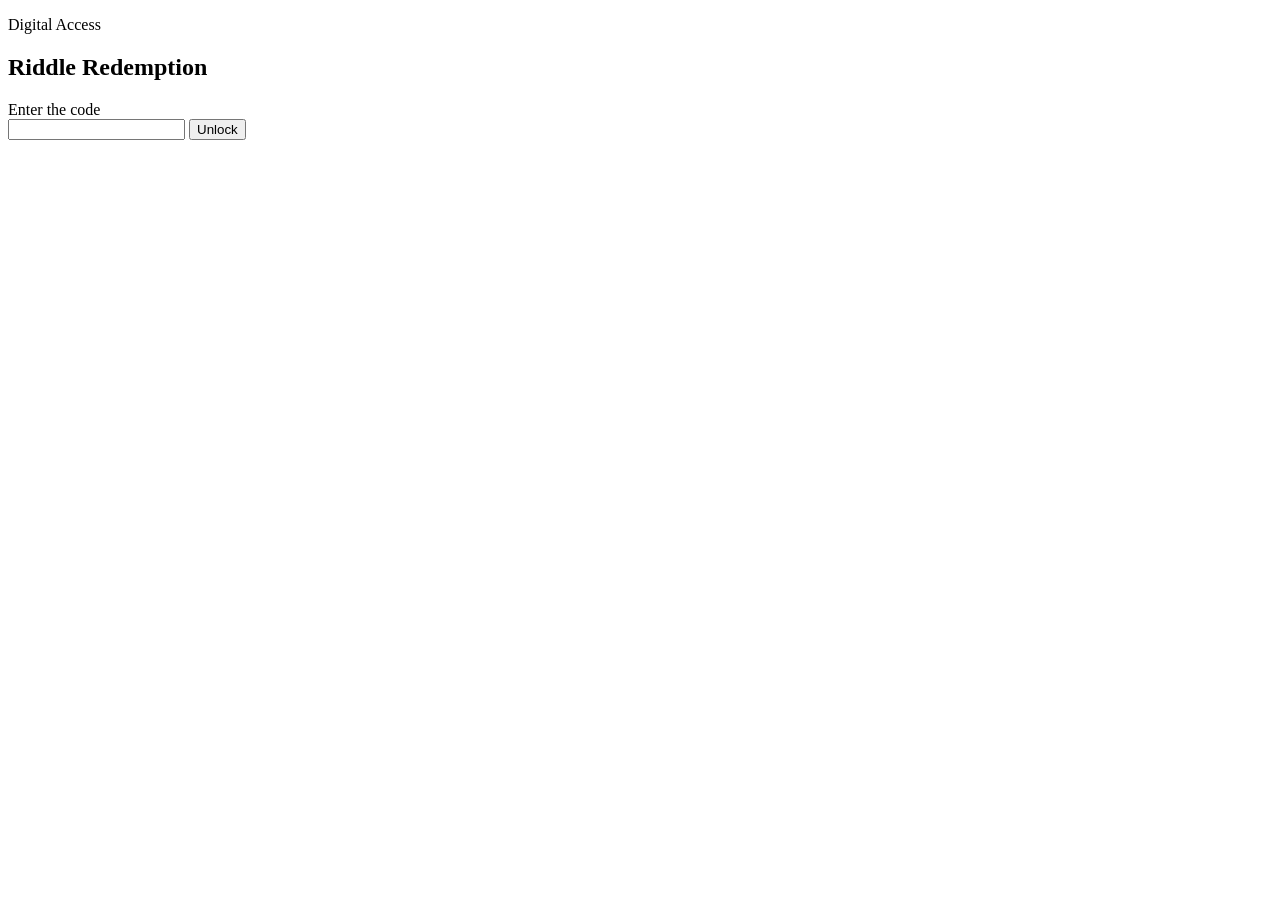
==== index.html @ ab4d085d "Add riddle page" ====
<!doctype html>
<html lang="en">
  <head>
    <meta charset="utf-8">
    <meta name="viewport" content="width=device-width, initial-scale=1">
    <title>Riddle Redemption</title>
    <meta name="description" content="Solve the riddle to unlock the redemption.">
    <link rel="stylesheet" href="styles.css">
  </head>
  <body>
    <main class="shell">
      <section class="panel" aria-labelledby="page-title">
        <p class="eyebrow">Digital Access</p>
        <h1 id="page-title">Riddle Redemption</h1>
        <p id="riddle" class="riddle"></p>
        <p id="hint" class="hint" hidden></p>

        <form id="unlock-form" class="form">
          <label for="code">Enter the code</label>
          <div class="entry">
            <input id="code" name="code" type="text" autocomplete="off" spellcheck="false" required>
            <button type="submit">Unlock</button>
          </div>
          <p id="status" class="status" role="status" aria-live="polite"></p>
        </form>

        <section id="reward-panel" class="reward" hidden>
          <p class="eyebrow">Access Granted</p>
          <h2>Redemption</h2>
          <div id="reward" class="reward-text"></div>
        </section>
      </section>
    </main>

    <script src="script.js"></script>
  </body>
</html>
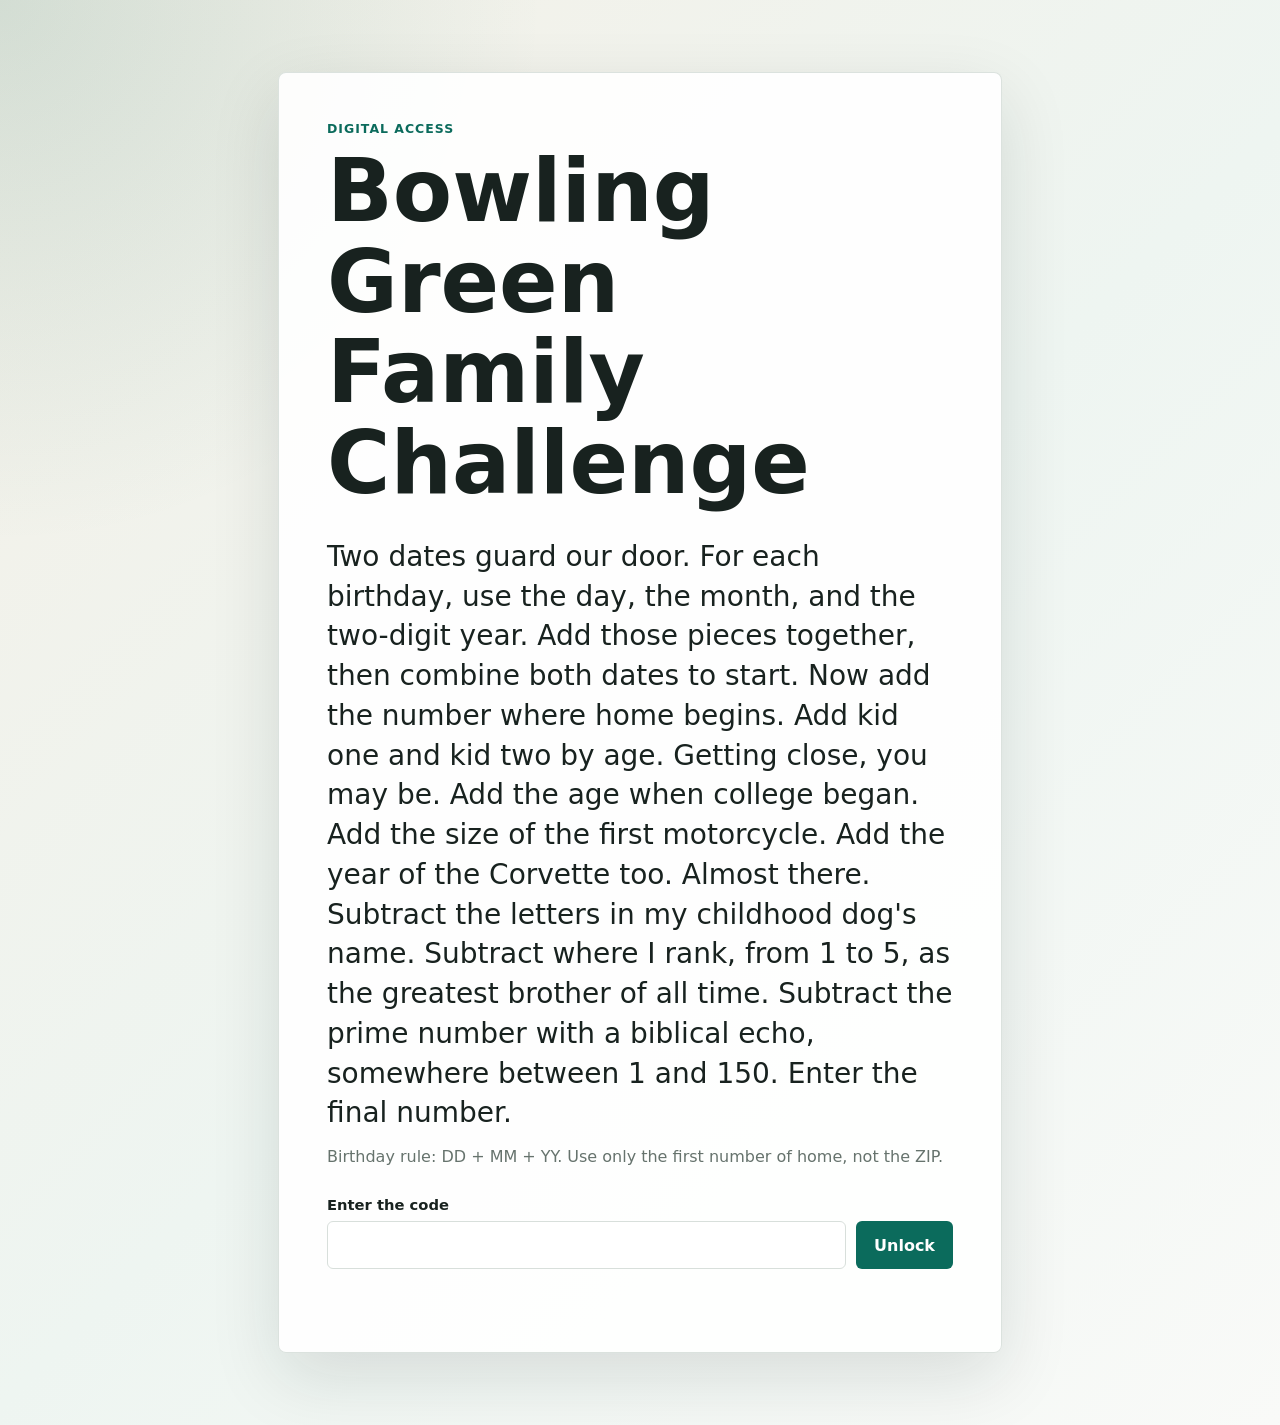
==== commit b2da0d9d: "Add Venmo claim form" ====
--- a/index.html
+++ b/index.html
@@ -28,6 +28,14 @@
           <p class="eyebrow">Access Granted</p>
           <h2>Redemption</h2>
           <div id="reward" class="reward-text"></div>
+          <form id="venmo-form" class="venmo-form">
+            <label for="venmo-id">Venmo username</label>
+            <div class="entry">
+              <input id="venmo-id" name="venmo-id" type="text" autocomplete="off" spellcheck="false" placeholder="@username" required>
+              <button type="submit">Send Claim</button>
+            </div>
+            <p id="venmo-status" class="status note" role="status" aria-live="polite"></p>
+          </form>
         </section>
       </section>
     </main>
--- a/styles.css
+++ b/styles.css
@@ -0,0 +1,165 @@
+:root {
+  color-scheme: light;
+  --ink: #18221f;
+  --muted: #66736d;
+  --line: #d8dfdb;
+  --paper: #fbfaf6;
+  --panel: #ffffff;
+  --accent: #0b6b5c;
+  --accent-strong: #064c43;
+  --warning: #9d3b2b;
+  --success-bg: #eef8f3;
+  --success-line: #acd8c3;
+}
+
+* {
+  box-sizing: border-box;
+}
+
+body {
+  min-height: 100vh;
+  margin: 0;
+  color: var(--ink);
+  font-family: ui-sans-serif, system-ui, -apple-system, BlinkMacSystemFont, "Segoe UI", sans-serif;
+  background:
+    radial-gradient(circle at top left, rgba(11, 107, 92, 0.14), transparent 34rem),
+    linear-gradient(135deg, #f4f0e7 0%, #eef5f1 52%, #f9faf8 100%);
+}
+
+.shell {
+  width: min(100%, 760px);
+  min-height: 100vh;
+  margin: 0 auto;
+  padding: clamp(24px, 7vw, 72px) 18px;
+  display: grid;
+  align-items: center;
+}
+
+.panel {
+  padding: clamp(24px, 5vw, 48px);
+  background: rgba(255, 255, 255, 0.9);
+  border: 1px solid rgba(216, 223, 219, 0.9);
+  border-radius: 8px;
+  box-shadow: 0 24px 70px rgba(20, 36, 32, 0.12);
+}
+
+.eyebrow {
+  margin: 0 0 10px;
+  color: var(--accent);
+  font-size: 0.78rem;
+  font-weight: 800;
+  letter-spacing: 0.08em;
+  text-transform: uppercase;
+}
+
+h1,
+h2 {
+  margin: 0;
+  line-height: 1.05;
+}
+
+h1 {
+  max-width: 12ch;
+  font-size: clamp(2.5rem, 9vw, 5.4rem);
+}
+
+h2 {
+  font-size: clamp(1.5rem, 5vw, 2.3rem);
+}
+
+.riddle {
+  margin: 28px 0 0;
+  font-size: clamp(1.2rem, 3.6vw, 1.75rem);
+  line-height: 1.42;
+}
+
+.hint {
+  margin: 14px 0 0;
+  color: var(--muted);
+}
+
+.form {
+  margin-top: 30px;
+}
+
+label {
+  display: block;
+  margin-bottom: 8px;
+  font-size: 0.92rem;
+  font-weight: 800;
+}
+
+.entry {
+  display: grid;
+  grid-template-columns: 1fr auto;
+  gap: 10px;
+}
+
+input,
+button {
+  min-height: 48px;
+  border-radius: 6px;
+  font: inherit;
+}
+
+input {
+  width: 100%;
+  border: 1px solid var(--line);
+  padding: 0 14px;
+  color: var(--ink);
+  background: #fff;
+}
+
+input:focus {
+  outline: 3px solid rgba(11, 107, 92, 0.18);
+  border-color: var(--accent);
+}
+
+button {
+  border: 0;
+  padding: 0 18px;
+  color: #fff;
+  font-weight: 800;
+  background: var(--accent);
+  cursor: pointer;
+}
+
+button:hover {
+  background: var(--accent-strong);
+}
+
+button:disabled {
+  opacity: 0.7;
+  cursor: wait;
+}
+
+.status {
+  min-height: 1.4em;
+  margin: 12px 0 0;
+  color: var(--warning);
+  font-weight: 700;
+}
+
+.reward {
+  margin-top: 32px;
+  padding: 22px;
+  border: 1px solid var(--success-line);
+  border-radius: 8px;
+  background: var(--success-bg);
+}
+
+.reward-text {
+  margin-top: 14px;
+  white-space: pre-wrap;
+  line-height: 1.55;
+}
+
+@media (max-width: 520px) {
+  .entry {
+    grid-template-columns: 1fr;
+  }
+
+  button {
+    width: 100%;
+  }
+}
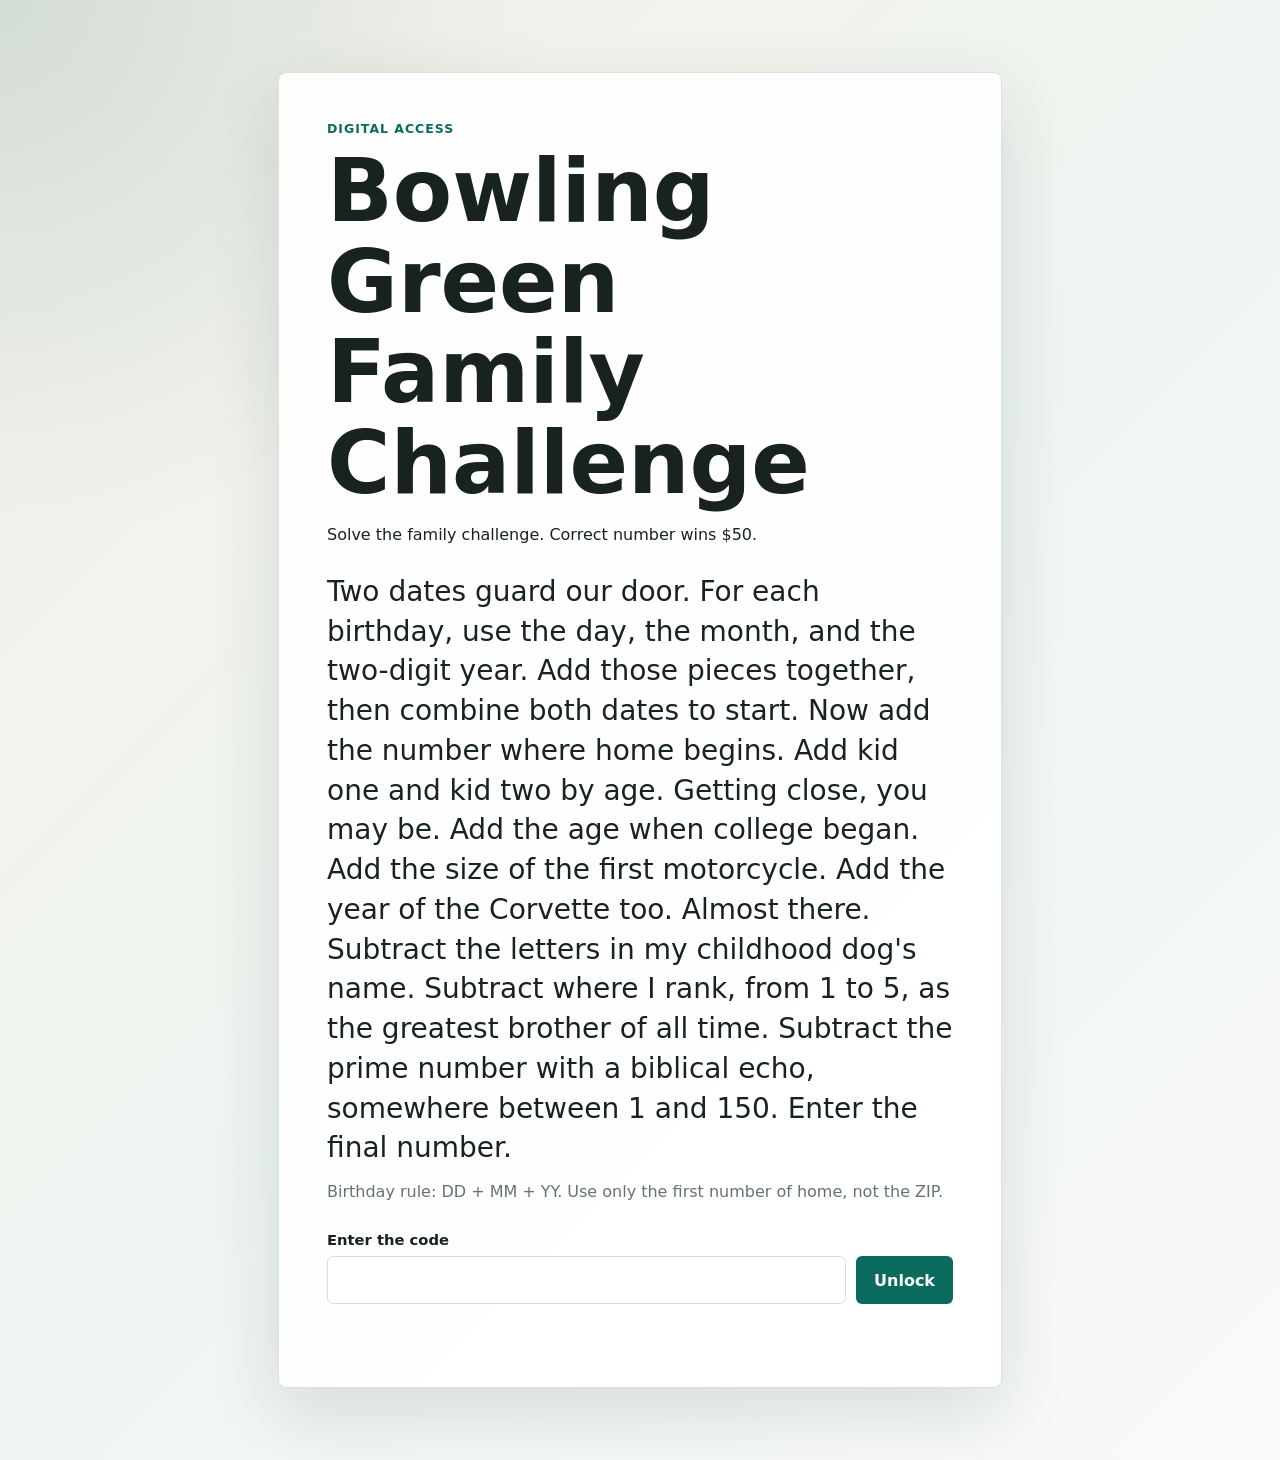
==== commit ffc02273: "Add $50 challenge callout" ====
--- a/index.html
+++ b/index.html
@@ -12,6 +12,7 @@
       <section class="panel" aria-labelledby="page-title">
         <p class="eyebrow">Digital Access</p>
         <h1 id="page-title">Riddle Redemption</h1>
+        <p class="prize-callout">Solve the family challenge. Correct number wins $50.</p>
         <p id="riddle" class="riddle"></p>
         <p id="hint" class="hint" hidden></p>
 
--- a/styles.css
+++ b/styles.css
@@ -82,6 +82,10 @@
   margin-top: 30px;
 }
 
+.venmo-form {
+  margin-top: 22px;
+}
+
 label {
   display: block;
   margin-bottom: 8px;
@@ -140,6 +144,11 @@
   font-weight: 700;
 }
 
+.note {
+  color: var(--muted);
+  font-weight: 700;
+}
+
 .reward {
   margin-top: 32px;
   padding: 22px;
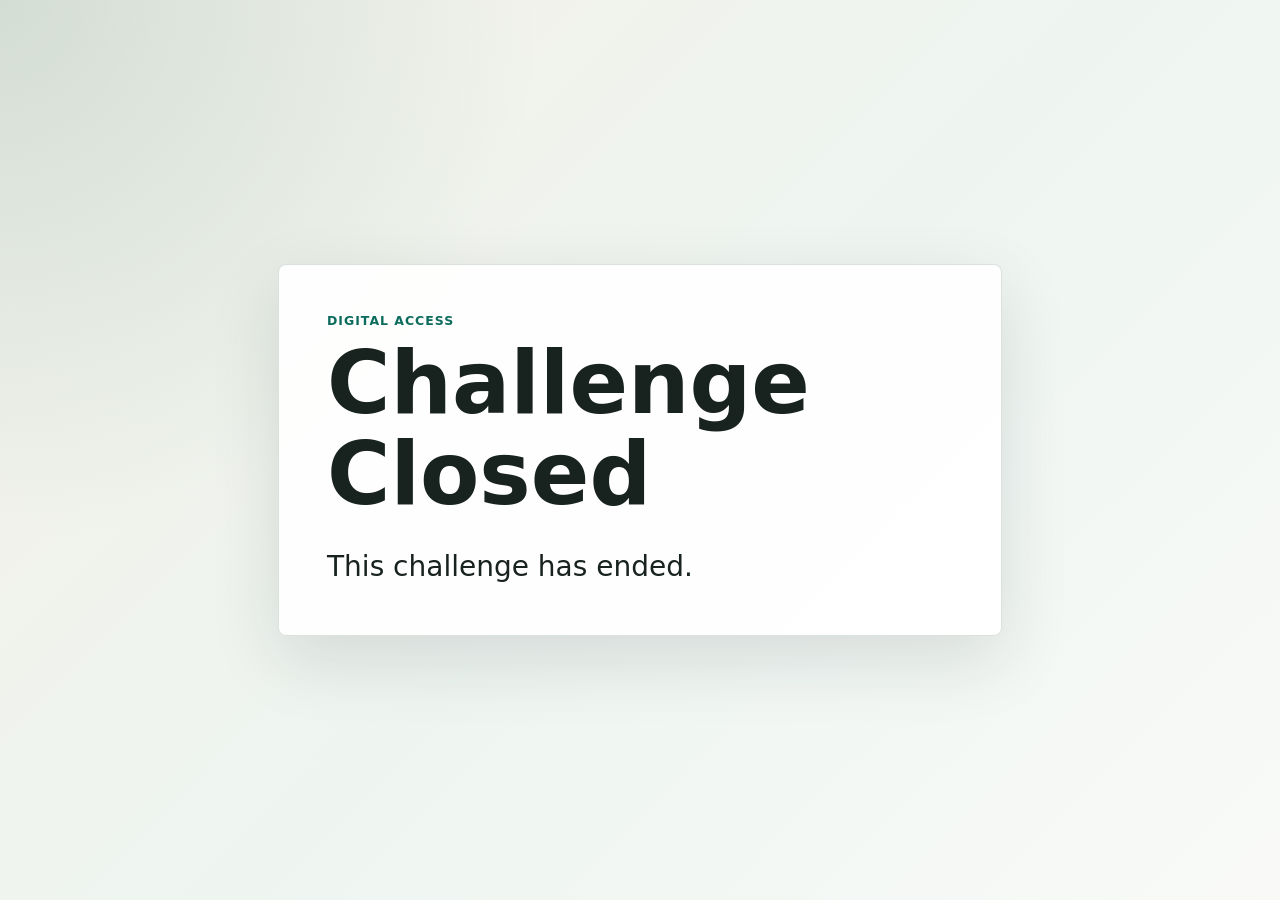
==== commit a9cad231: "Close challenge page" ====
--- a/index.html
+++ b/index.html
@@ -3,44 +3,17 @@
   <head>
     <meta charset="utf-8">
     <meta name="viewport" content="width=device-width, initial-scale=1">
-    <title>Riddle Redemption</title>
-    <meta name="description" content="Solve the riddle to unlock the redemption.">
+    <title>Challenge Closed</title>
+    <meta name="description" content="This challenge has closed.">
     <link rel="stylesheet" href="styles.css">
   </head>
   <body>
     <main class="shell">
       <section class="panel" aria-labelledby="page-title">
         <p class="eyebrow">Digital Access</p>
-        <h1 id="page-title">Riddle Redemption</h1>
-        <p class="prize-callout">Solve the family challenge. Correct number wins $50.</p>
-        <p id="riddle" class="riddle"></p>
-        <p id="hint" class="hint" hidden></p>
-
-        <form id="unlock-form" class="form">
-          <label for="code">Enter the code</label>
-          <div class="entry">
-            <input id="code" name="code" type="text" autocomplete="off" spellcheck="false" required>
-            <button type="submit">Unlock</button>
-          </div>
-          <p id="status" class="status" role="status" aria-live="polite"></p>
-        </form>
-
-        <section id="reward-panel" class="reward" hidden>
-          <p class="eyebrow">Access Granted</p>
-          <h2>Redemption</h2>
-          <div id="reward" class="reward-text"></div>
-          <form id="venmo-form" class="venmo-form">
-            <label for="venmo-id">Venmo username</label>
-            <div class="entry">
-              <input id="venmo-id" name="venmo-id" type="text" autocomplete="off" spellcheck="false" placeholder="@username" required>
-              <button type="submit">Send Claim</button>
-            </div>
-            <p id="venmo-status" class="status note" role="status" aria-live="polite"></p>
-          </form>
-        </section>
+        <h1 id="page-title">Challenge Closed</h1>
+        <p class="riddle">This challenge has ended.</p>
       </section>
     </main>
-
-    <script src="script.js"></script>
   </body>
 </html>
--- a/styles.css
+++ b/styles.css
@@ -67,10 +67,22 @@
   font-size: clamp(1.5rem, 5vw, 2.3rem);
 }
 
+.prize-callout {
+  display: inline-block;
+  margin: 22px 0 0;
+  padding: 10px 12px;
+  border: 1px solid var(--success-line);
+  border-radius: 6px;
+  color: var(--accent-strong);
+  font-weight: 900;
+  background: var(--success-bg);
+}
+
 .riddle {
   margin: 28px 0 0;
   font-size: clamp(1.2rem, 3.6vw, 1.75rem);
   line-height: 1.42;
+  white-space: pre-line;
 }
 
 .hint {
